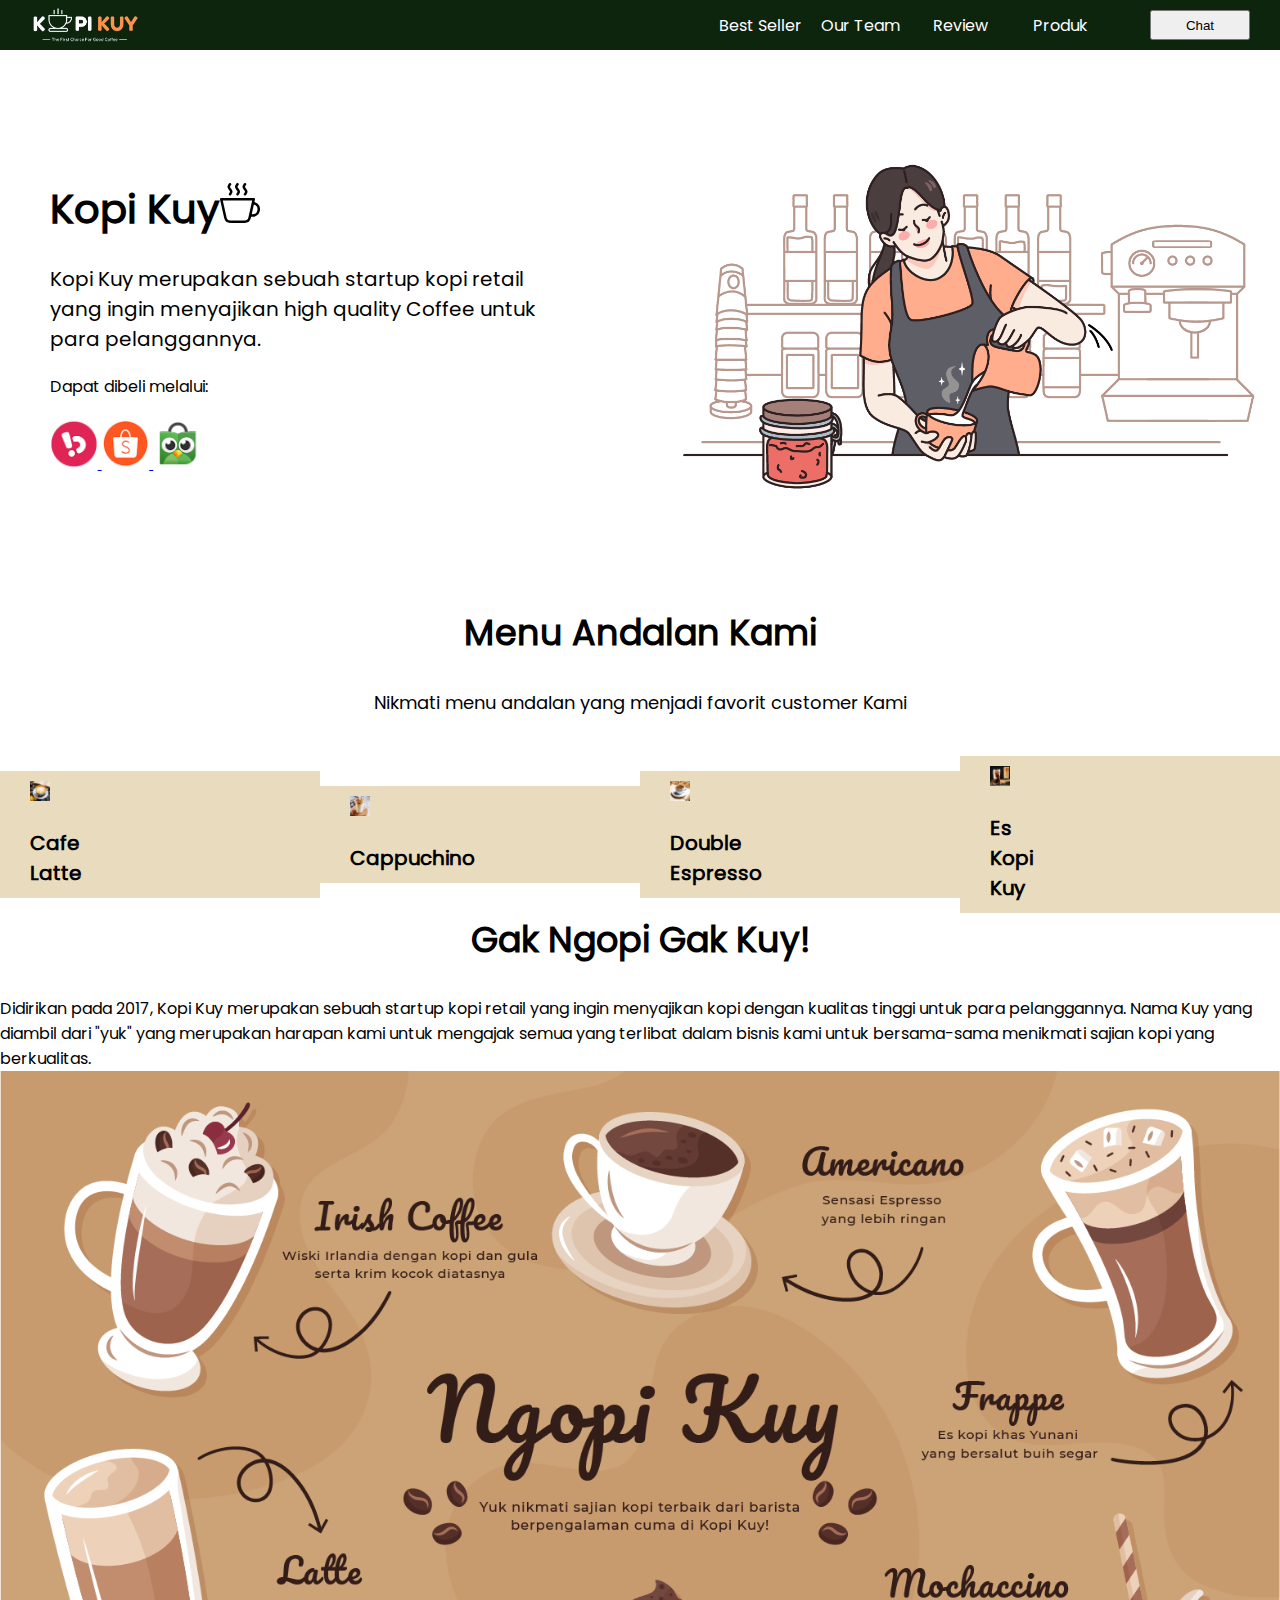
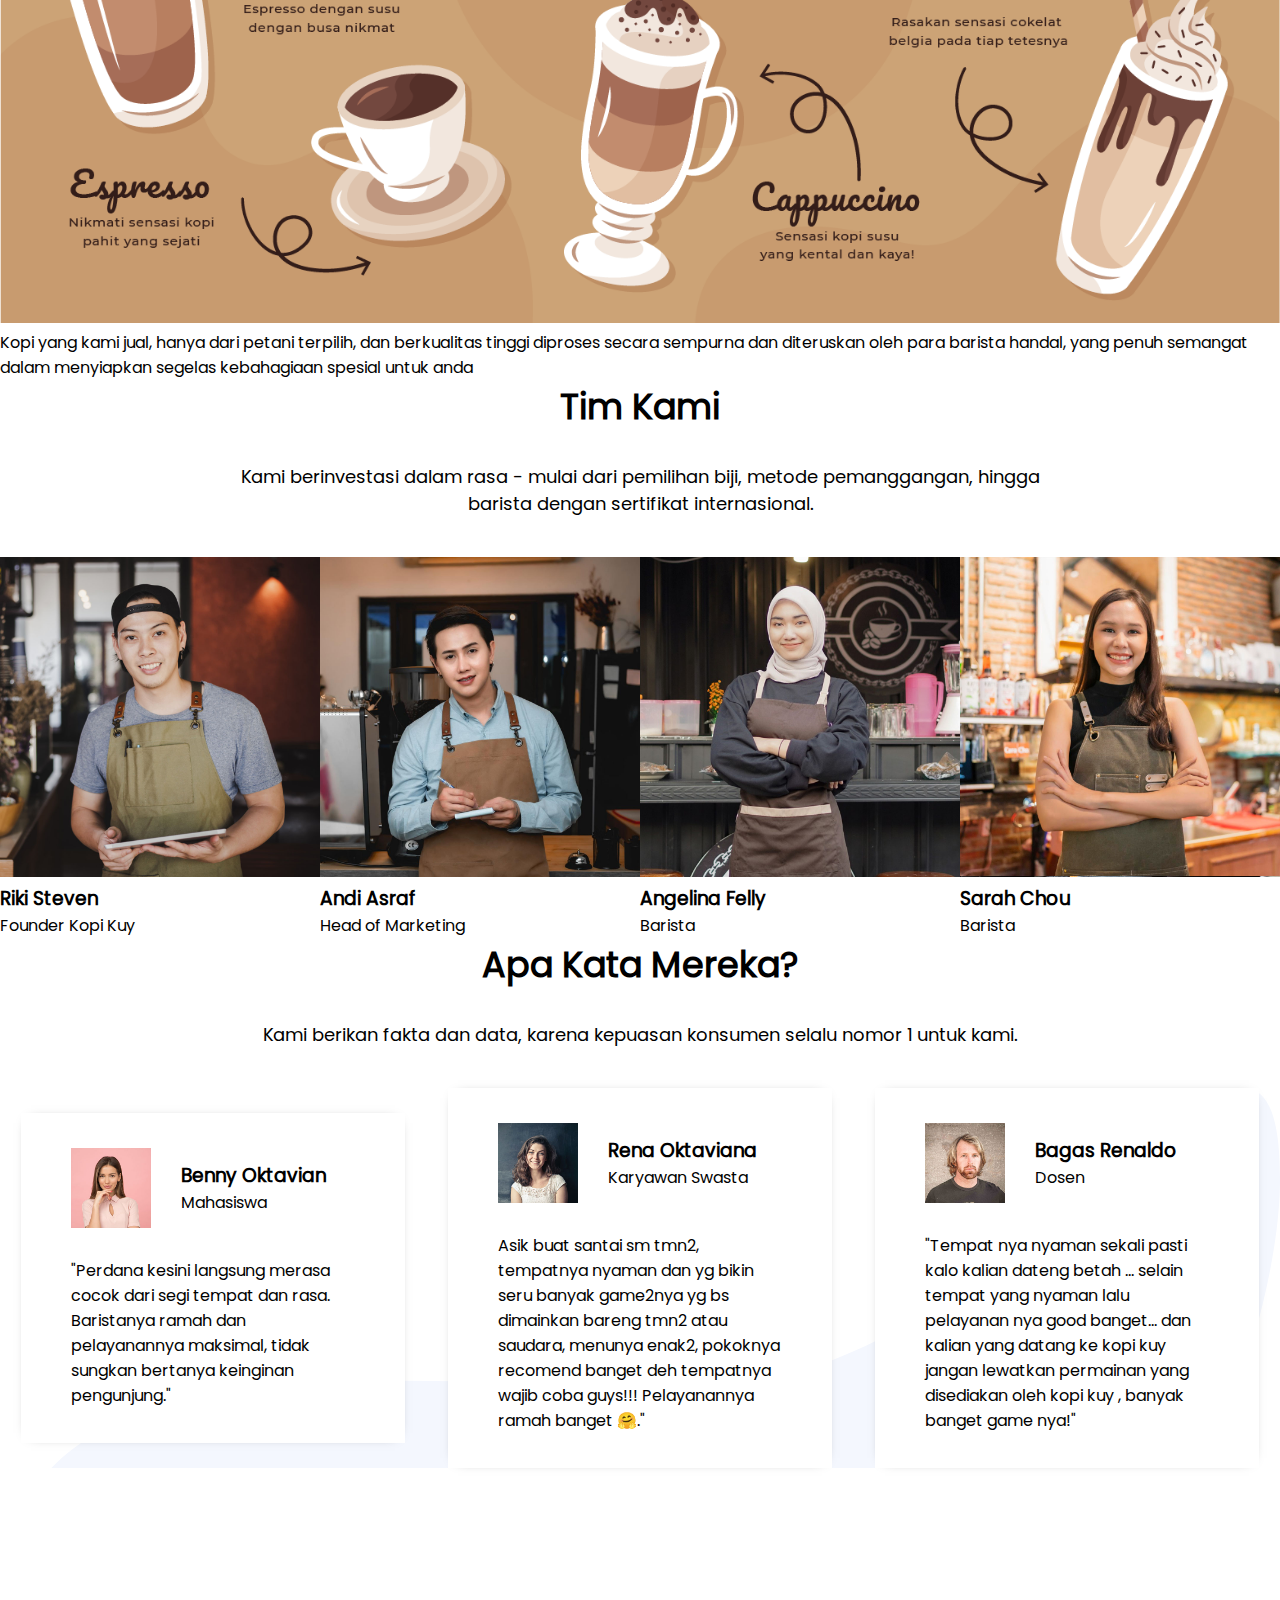
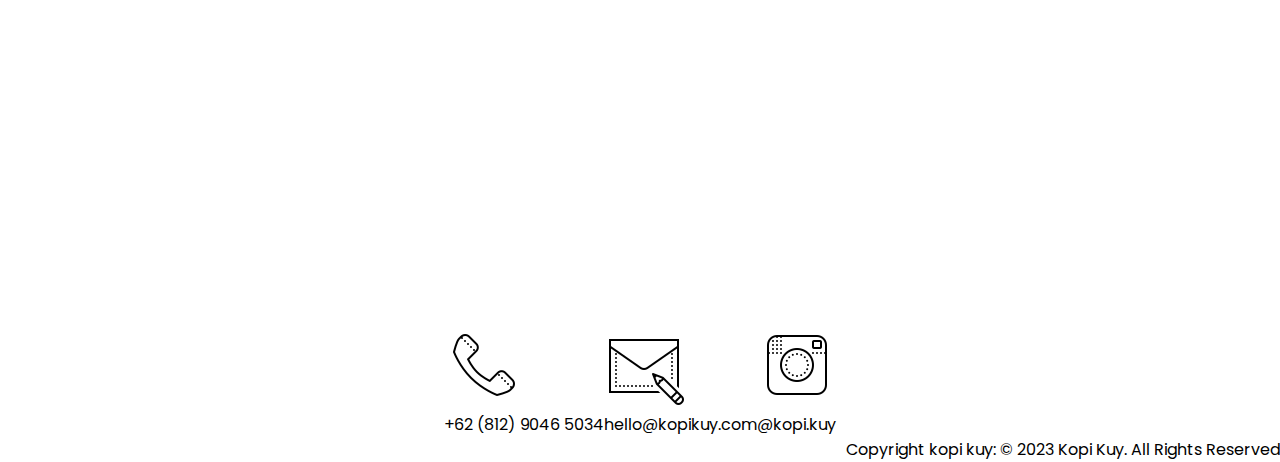
==== index.html @ 3627414f "initial" ====
<!DOCTYPE html>
<html lang="en">

<head>
    <meta charset="UTF-8">
    <meta http-equiv="X-UA-Compatible" content="IE=edge">
    <meta name="viewport" content="width=device-width, initial-scale=1.0">
    <link rel="stylesheet" href="css/style2.css">
    <title>Document</title>
</head>

<body>
    <!-- slide1 -->
    <nav class="bg-ijo">
        <div class="baris">
            <img src="images/logo/logo_kuy.png" alt="" class="logo">
            <ul class="navigasi">
                <li><a href="#">Best Seller</a></li>
                <li><a href="#">Our Team</a></li>
                <li><a href="#">Review</a></li>
                <li><a href="produk.html">Produk</a></li>
            </ul>
            <button>Chat</button>
        </div>
    </nav>
    <header>
        <div class="baris">
            <div class="kiri">
                <h1>Kopi Kuy<img src="images/icon/icon_kopi.svg" alt=""></h1>
                <p class="tagline">Kopi Kuy merupakan sebuah startup kopi retail yang ingin menyajikan high quality
                    Coffee untuk para pelanggannya.</p>
                <div class="cta">
                    <p>Dapat dibeli melalui:</p>
                    <a href="https://www.bukalapak.com/u/jakartakopi">
                        <img src="images/logo/logo_bukalapak.png" alt="">
                    </a>
                    <a href="https://shopee.co.id/batavia.coffee">
                        <img src="images/logo/logo_shopee.png" alt="">
                    </a>
                    <a href="https://www.tokopedia.com/bataviaonekopi">
                        <img src="images/logo/logo_tokopedia.png" alt="">
                    </a>
                </div>
            </div>
            <img src="images/header/banner1.png" alt="" class="kanan">
        </div>
    </header>
    <!-- slide2 -->
    <h2>Menu Andalan Kami</h2>
    <p class="sub">Nikmati menu andalan yang menjadi favorit customer Kami</p>
    <div class="baris">
        <div class="best-seller">
            <div class="produk">
                <img src="images/produk/product_latte.jpg" alt="">
                <p>Cafe Latte</p>
            </div>
        </div>
        <div class="best-seller">
            <div class="produk">
                <img src="images/produk/product_capuchino.jpg" alt="">
                <p>Cappuchino</p>
            </div>
        </div>
        <div class="best-seller">
            <div class="produk">
                <img src="images/produk/product_espresso.jpg" alt="">
                <p>Double Espresso</p>
            </div>
        </div>
        <div class="best-seller">
            <div class="produk">
                <img src="images/produk/product_kopi_susu.jpg" alt="">
                <p>Es Kopi Kuy</p>
            </div>
        </div>

    </div>
    <!-- slide3 -->
    <h2>Gak Ngopi Gak Kuy!</h2>
    <div class="sub">Didirikan pada 2017, Kopi Kuy merupakan sebuah startup kopi retail yang ingin menyajikan kopi
        dengan kualitas tinggi
        untuk para pelanggannya. Nama Kuy yang diambil dari "yuk" yang merupakan harapan kami untuk mengajak semua yang
        terlibat
        dalam bisnis kami untuk bersama-sama menikmati sajian kopi yang berkualitas.</div>
    <img src="images/aset_kopi_jumbo.png" alt="">
    <p class="penjelasan">Kopi yang kami jual, hanya dari petani terpilih, dan berkualitas tinggi diproses secara
        sempurna dan diteruskan oleh
        para barista handal, yang penuh semangat dalam menyiapkan segelas kebahagiaan spesial untuk anda</p>
    <!-- slide4 -->
    <h2>Tim Kami</h2>
    <p class="sub">Kami berinvestasi dalam rasa - mulai dari pemilihan biji, metode pemanggangan, hingga barista dengan
        sertifikat
        internasional.</p>
    <div class="baris">
        <div class="tim">
            <img src="images/team/team4.jpg" alt="">
            <h3>Riki Steven</h3>
            <p>Founder Kopi Kuy</p>
        </div>
        <div class="tim">
            <img src="images/team/team7.jpg" alt="">
            <h3>Andi Asraf</h3>
            <p>Head of Marketing</p>
        </div>
        <div class="tim">
            <img src="images/team/team5.jpg" alt="">
            <h3>Angelina Felly</h3>
            <p>Barista</p>
        </div>
        <div class="tim">
            <img src="images/team/team2.jpg" alt="">
            <h3>Sarah Chou</h3>
            <p>Barista</p>
        </div>
    </div>
    <!-- slide5  -->
    <h2>Apa Kata Mereka?</h2>
    <p class="sub">Kami berikan fakta dan data, karena kepuasan konsumen selalu nomor 1 untuk kami.</p>
    <div class="review">
        <div class="baris">
            <div class="testimoni">
                <div class="profile">
                    <img src="images/customer/customer4.jpg" alt="">
                    <div class="titel">
                        <h3>Benny Oktavian</h3>
                        <p>Mahasiswa</p>
                    </div>
                </div>
                <p>"Perdana kesini langsung merasa cocok dari segi tempat dan rasa. Baristanya ramah dan pelayanannya
                    maksimal, tidak
                    sungkan bertanya keinginan pengunjung."</p>
            </div>
            <div class="testimoni">
                <div class="profile">
                    <img src="images/customer/customer3.jpg" alt="">
                    <div class="titel">
                        <h3>Rena Oktaviana</h3>
                        <p>Karyawan Swasta</p>
                    </div>
                </div>

                <p>Asik buat santai sm tmn2, tempatnya nyaman dan yg bikin seru banyak game2nya yg bs dimainkan bareng
                    tmn2
                    atau saudara,
                    menunya enak2, pokoknya recomend banget deh tempatnya wajib coba guys!!! Pelayanannya ramah banget
                    🤗."
                </p>
            </div>
            <div class="testimoni">
                <div class="profile">
                    <img src="images/customer/customer2.jpg" alt="">
                    <div class="titel">
                        <h3>Bagas Renaldo</h3>
                        <p>Dosen</p>
                    </div>
                </div>

                <p>"Tempat nya nyaman sekali pasti kalo kalian dateng betah ... selain tempat yang nyaman lalu pelayanan
                    nya
                    good banget...
                    dan kalian yang datang ke kopi kuy jangan lewatkan permainan yang disediakan oleh kopi kuy , banyak
                    banget game nya!"</p>
            </div>
        </div>
    </div>
    <!-- slide6 -->
    <iframe
        src="https://www.google.com/maps/embed?pb=!1m14!1m8!1m3!1d7932.741866032694!2d106.668581!3d-6.214715!3m2!1i1024!2i768!4f13.1!3m3!1m2!1s0x2e69f9912c7f297b%3A0xe5a3a671dae861ab!2sKopi%20kuy!5e0!3m2!1sid!2sid!4v1678849329123!5m2!1sid!2sid"
        width="600" height="450" style="border:0;" allowfullscreen="" loading="lazy"
        referrerpolicy="no-referrer-when-downgrade"></iframe>
    <div class="baris">
        <div class="kolom">
            <img src="images/icon/icon_phone.png" alt="">
            <p>+62 (812) 9046 5034</p>
        </div>
        <div class="kolom">
            <img src="images/icon/icon_mail.png" alt="">
            <p>hello@kopikuy.com</p>
        </div>
        <div class="kolom">
            <img src="images/icon/icon_instagram.png" alt="">
            <p>@kopi.kuy</p>
        </div>
    </div>
    <div class="baris">
        <ul class="navigasi">
            <li><a href="">Best Seller</a></li>
            <li><a href="">Our Team</a></li>
            <li><a href="">Review</a></li>
            <li><a href="">Contact Us</a></li>
        </ul>
        <p>Copyright kopi kuy: © 2023 Kopi Kuy. All Rights Reserved</p>
    </div>
</body>

</html>
---- css/style2.css ----
/* Pengaturan Global */

@font-face {
    font-family: 'Poppins';
    src: url(../fonts/poppins.woff2);
}

* {
    box-sizing: border-box;
    margin: 0;
    padding: 0;
}

html {
    scroll-behavior: smooth;
}

body {
    font-family: 'Poppins';
}

.bg-kopi {
    background-color: rgb(13, 36, 13);
}

section {
    padding-top: 80px;
    padding-bottom: 80px;
    margin-top: 40px;
    margin-bottom: 40px;
}

.baris {
    display: flex;
    align-items: center;
    justify-content: center;

}

h1 {
    font-size: 40px;
}

h2 {
    font-size: 35px;
    text-align: center;
    margin-bottom: 30px;
}

p.sub {
    font-size: 18px;
    width: 800px;
    max-width: 100%;
    text-align: center;
    margin: auto;
    margin-bottom: 40px;
}

img,
video {
    max-width: 100%;
}

/* Navigasi */

nav {
    background-color: rgb(13, 36, 13);
    padding-left: 30px;
    padding-right: 30px;
}

nav .baris {
    align-items: center;
    height: 50px;
}

.logo {
    height: 40px;
}

nav button {
    width: 100px;
    height: 30px;
}

.navigasi {
    display: flex;
    list-style: none;
    margin-right: 40px;
    align-items: center;
    margin-left: auto;
    text-align: center;
}

.navigasi li {
    width: 100px;
}

.navigasi li a {
    color: #fff;
    text-decoration: none;
}

/* Header */

header {
    padding-left: 50px;
    padding-top: 80px;
    padding-bottom: 80px;
}

header .baris {
    display: flex;
    align-items: center;
    flex-wrap: wrap;
}

header .kiri {
    width: 50%;
    padding-right: 100px;
}

header .kanan {
    width: 50%;
}

header .kiri h1 {
    margin-bottom: 25px;
}

header .kiri p.tagline {
    margin-bottom: 20px;
    font-size: 20px;
}

header .kiri .cta p {
    font-size: 16px;
    margin-bottom: 20px;
}

header .kiri .cta img {
    height: 50px;
}

/* Best Seller */

.best-seller {
    background-color: rgb(232, 219, 190);
}

.best-seller .produk {
    width: 25%;
    padding: 10px 30px;
    text-align: center;
}

.best-seller .produk p {
    font-weight: bold;
    margin-top: 20px;
    font-size: 20px;
}

/* About Us */

section.about-us {

    margin-left: auto;
    margin-right: auto;
    text-align: center;
}

.about-us .tentang {
    width: 1024px;
    max-width: 90%;
    margin: 10px auto 40px auto;
    font-size: 18px;
}

.about-us img {
    width: 960px;
    max-width: 100%;
}

.about-us .penjelasan {
    max-width: 80%;
    margin: 30px auto 30px auto;
    font-size: 18px;
}

/* Our Team */

.our-team {
    background-color: rgb(232, 219, 190);
}

.our-team .baris .tim {
    padding: 20px 30px;
    text-align: center;
}

.our-team .baris .tim img {
    margin-bottom: 15px;
}

.our-team .baris h3 {
    margin-bottom: 15px;
}

/* Review */

.review {
    background-image: url(../images/shapes/9.svg);
    background-size: cover;
}

.review .baris {
    width: 1366px;
    max-width: 100%;
    margin-left: auto;
    margin-right: auto;
    justify-content: space-around;
    flex-wrap: wrap;
}

.review .baris .testimoni {
    width: 30%;
    padding: 35px 50px;
    box-shadow: 0px 0px 12px -10px #000;
    background-color: #fff;
}

.review .profile {
    display: flex;
    margin-bottom: 30px;
    align-items: center;
}

.review .profile img {
    height: 80px;
    margin-right: 30px;
}

/* Contact Us */

section.contact-us {
    margin-bottom: 100px;
}

.contact-us .baris .kolom {
    margin-top: 40px;
    width: 25%;
    text-align: center;
}

.contact-us .kolom a {
    text-decoration: none;
}

/* Footer */

footer {
    background-color: rgb(13, 36, 13);
    padding-left: 30px;
    padding-right: 30px;
}

footer .baris {
    align-items: center;
    justify-content: space-between;
    max-width: 1366px;
    align-self: center;
    height: 60px;
}

footer .navigasi {
    width: 60%;
}

footer p {
    color: #fff;
}

/* Produk */

.shop .card p.card-text {
    font-size: 15px;
    color: #3b3b3b;
}

.shop .card h5 {
    font-size: 18px;
    font-weight: bold;
    color: #3b3b3b;
}



/* Coba Praktek Dari Sini  */
@media (max-width : 736px) {

    .video,
    .navigasi {
        display: none;
    }

    nav .baris {
        justify-content: space-between;
    }

    header {
        padding-left: 20px;
        padding-right: 20px;
        margin-bottom: 40px;
    }

    header .kanan,
    header .kiri {
        padding-right: 0;
        width: 100%;
        text-align: center;
        margin-bottom: 40px;
    }

    .best-seller .produk {
        width: 50%;
    }

    .review .baris .testimoni {
        width: 100%;
        margin-bottom: 40px;
    }

    .review {
        padding-left: 30px;
        padding-right: 30px;
    }
}
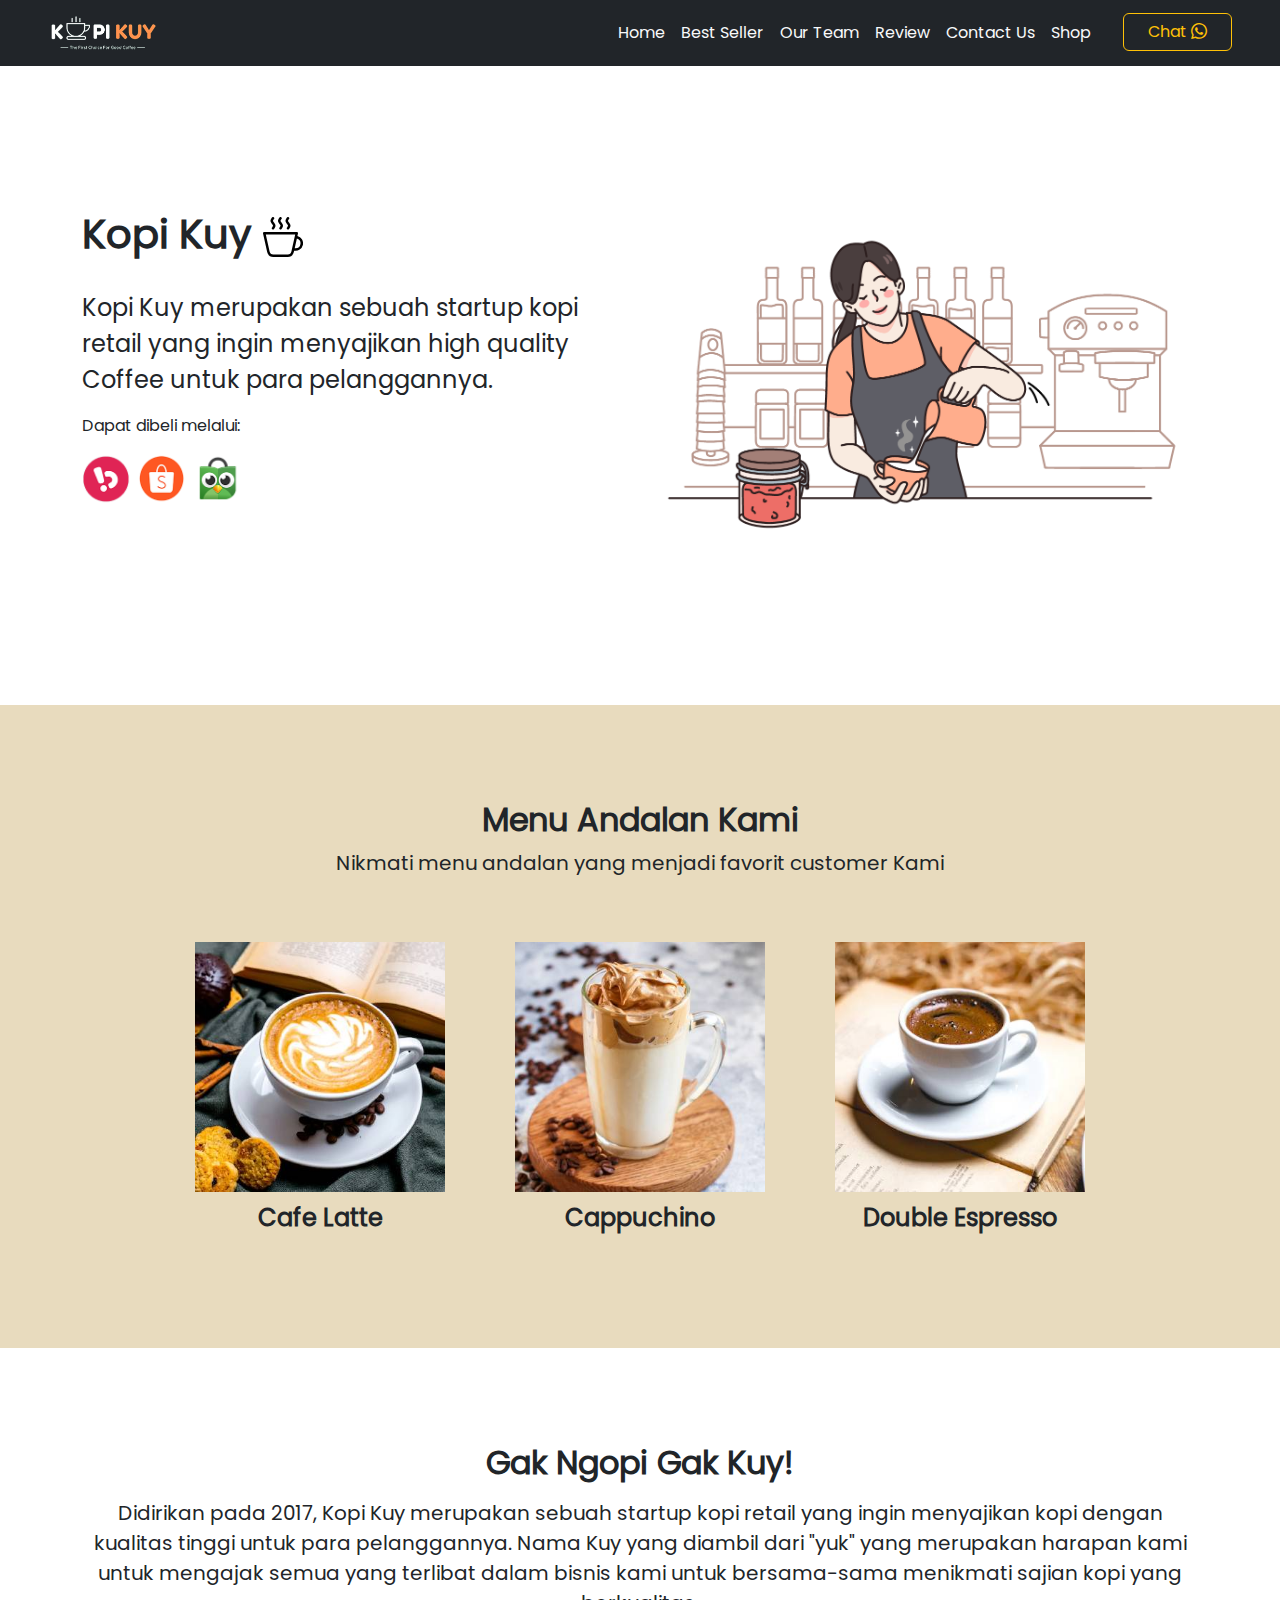
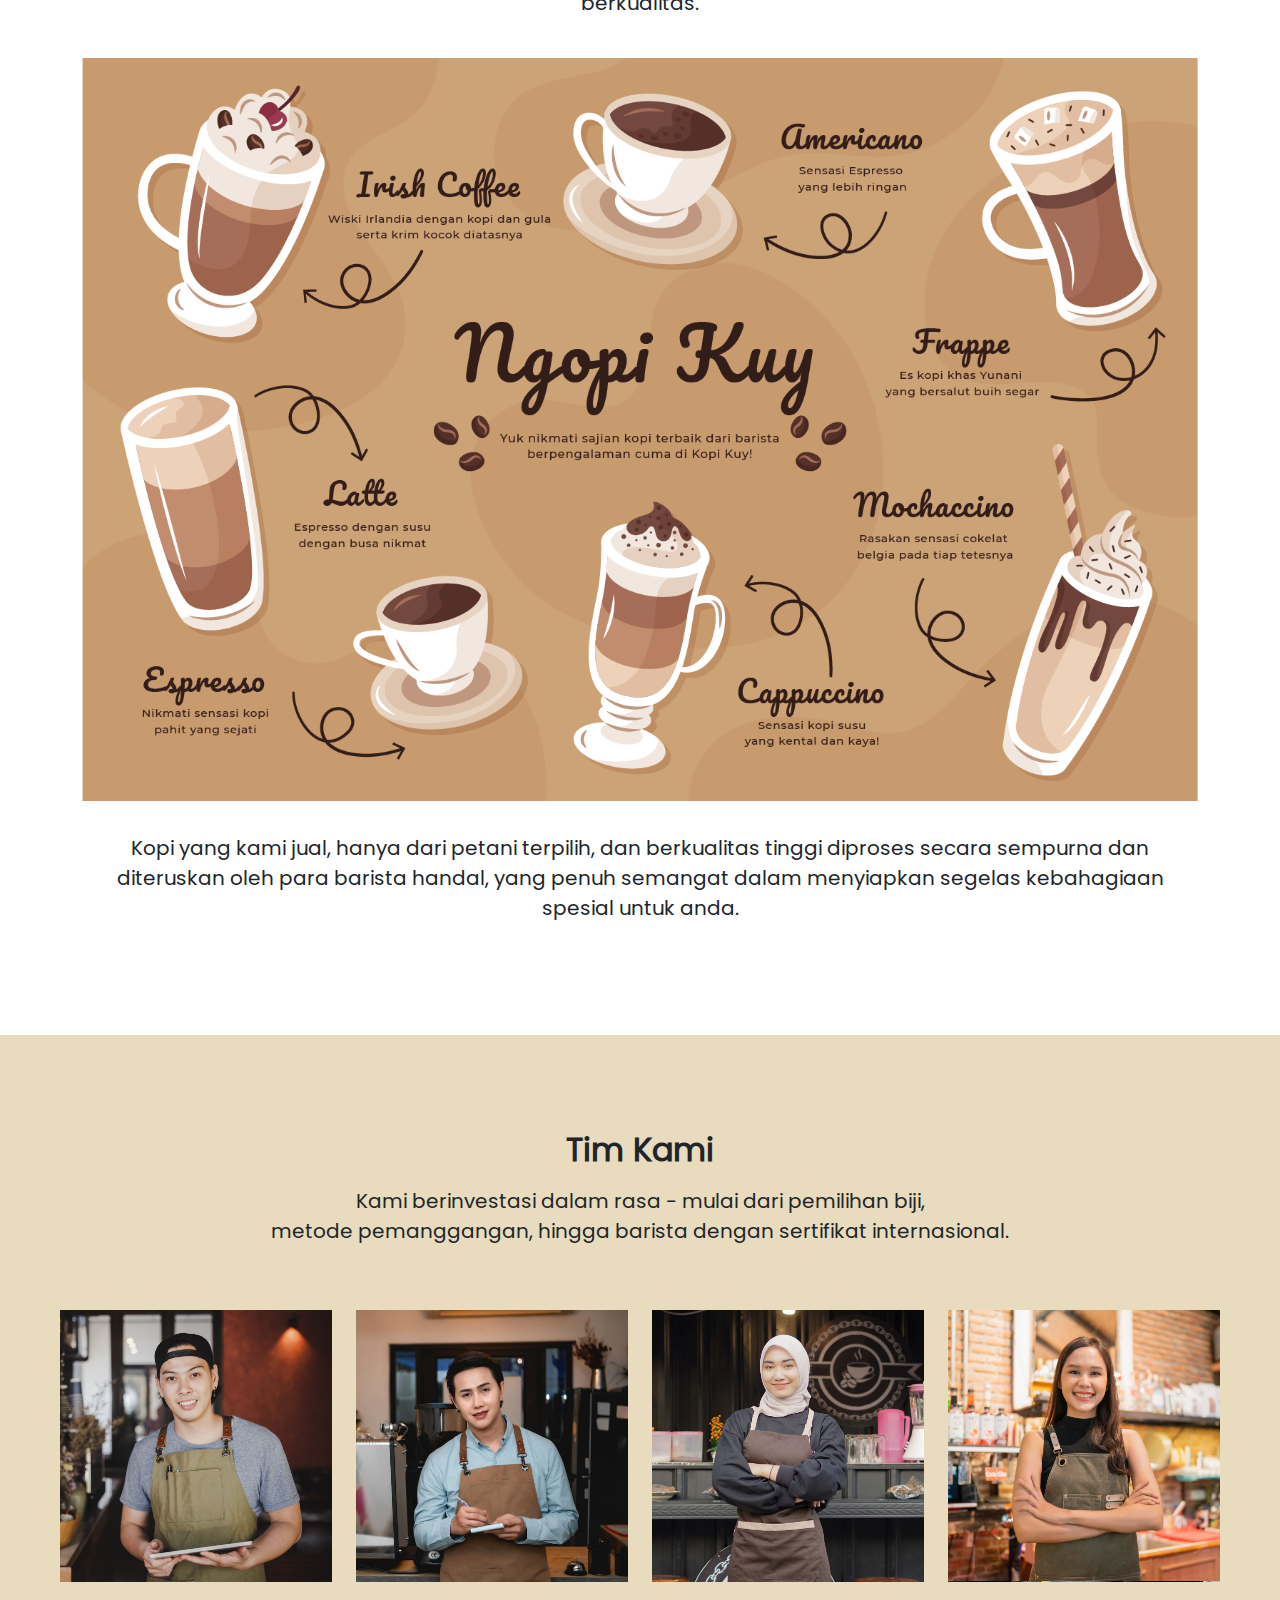
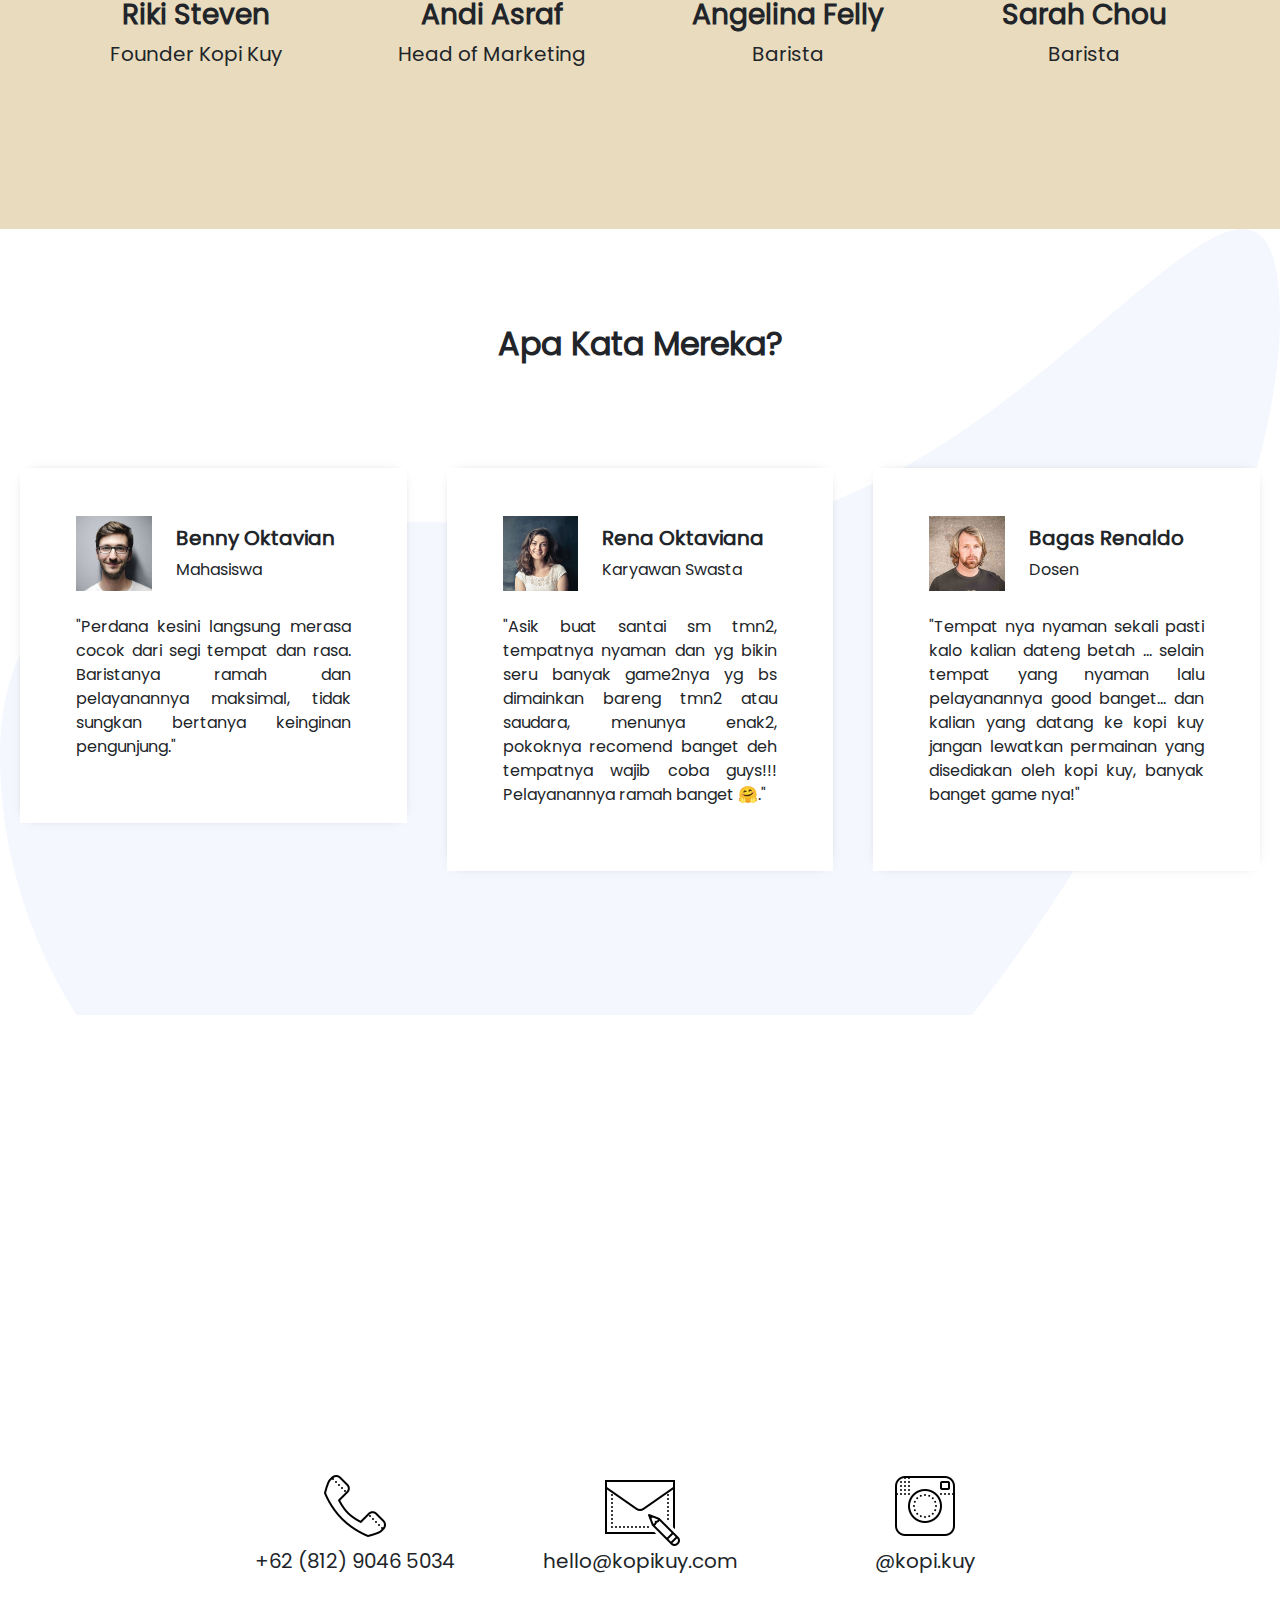
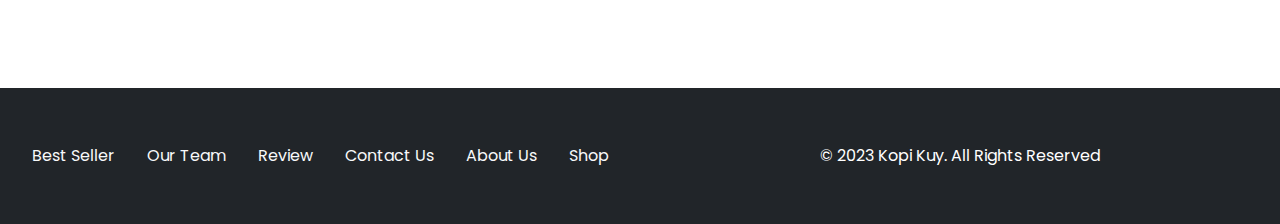
==== commit 62be80d0: "mega refactory" ====
--- a/index.html
+++ b/index.html
@@ -5,191 +5,258 @@
     <meta charset="UTF-8">
     <meta http-equiv="X-UA-Compatible" content="IE=edge">
     <meta name="viewport" content="width=device-width, initial-scale=1.0">
-    <link rel="stylesheet" href="css/style2.css">
-    <title>Document</title>
+    <link rel="shortcut icon" href="images/favicon/favicon.ico" type="image/x-icon">
+    <title>KopiKuy</title>
+    <link rel="stylesheet" href="vendor/bootstrap/css/bootstrap.min.css">
+    <link rel="stylesheet" href="vendor/bootsrap-icon/bootstrap-icons.css">
+    <link rel="stylesheet" href="css/style3.css">
+    <script src="vendor/bootstrap/js/bootstrap.bundle.min.js"></script>
+
 </head>
 
 <body>
-    <!-- slide1 -->
-    <nav class="bg-ijo">
-        <div class="baris">
-            <img src="images/logo/logo_kuy.png" alt="" class="logo">
-            <ul class="navigasi">
-                <li><a href="#">Best Seller</a></li>
-                <li><a href="#">Our Team</a></li>
-                <li><a href="#">Review</a></li>
-                <li><a href="produk.html">Produk</a></li>
-            </ul>
-            <button>Chat</button>
+    <nav class="navbar navbar-expand-lg navbar-dark bg-dark">
+        <div class="container-fluid px-5">
+            <a class="navbar-brand " href="#"><img height="40px" width="auto" src="images/logo/logo_kuy.png" alt=""
+                    srcset=""></a>
+            <button class="navbar-toggler" type="button" data-bs-toggle="collapse" data-bs-target="#navbarNav"
+                aria-controls="navbarNav" aria-expanded="false" aria-label="Toggle navigation">
+                <span class="navbar-toggler-icon"></span>
+            </button>
+            <div class="collapse navbar-collapse" id="navbarNav">
+                <ul class="navbar-nav ms-auto">
+                    <li class="nav-item">
+                        <a class="nav-link link-light active" aria-current="page" href="index.html">Home</a>
+                    </li>
+                    <li class="nav-item">
+                        <a class="nav-link link-light" href="index.html#best-seller">Best Seller</a>
+                    </li>
+                    <li class="nav-item">
+                        <a class="nav-link link-light" href="index.html#our-team">Our Team</a>
+                    </li>
+                    <li class="nav-item">
+                        <a class="nav-link link-light" href="index.html#review">Review</a>
+                    </li>
+                    <li class="nav-item">
+                        <a class="nav-link link-light" href="index.html#contact-us">Contact Us</a>
+                    </li>
+                    <li class="nav-item">
+                        <a class="nav-link link-light" href="produk.html">Shop</a>
+                    </li>
+                    <li>
+                        <a class="btn btn-outline-warning px-4 ms-4" target="_blank"
+                            href="https://wa.me/62895702301300?text=Hallo%20Kak" role="button">Chat <i
+                                class="bi bi-whatsapp"></i></a>
+                    </li>
+                </ul>
+            </div>
         </div>
     </nav>
-    <header>
-        <div class="baris">
-            <div class="kiri">
-                <h1>Kopi Kuy<img src="images/icon/icon_kopi.svg" alt=""></h1>
-                <p class="tagline">Kopi Kuy merupakan sebuah startup kopi retail yang ingin menyajikan high quality
+    <div class="container my-5 py-5">
+        <div class="row py-5 ">
+            <div class="col-md-6">
+                <h1 class="fw-bold">Kopi Kuy <img src="images/icon/icon_kopi.svg" alt=""></h1>
+                <p class="fs-4 pt-4">Kopi Kuy merupakan sebuah startup kopi retail yang ingin menyajikan high quality
                     Coffee untuk para pelanggannya.</p>
-                <div class="cta">
-                    <p>Dapat dibeli melalui:</p>
-                    <a href="https://www.bukalapak.com/u/jakartakopi">
-                        <img src="images/logo/logo_bukalapak.png" alt="">
-                    </a>
-                    <a href="https://shopee.co.id/batavia.coffee">
-                        <img src="images/logo/logo_shopee.png" alt="">
-                    </a>
-                    <a href="https://www.tokopedia.com/bataviaonekopi">
-                        <img src="images/logo/logo_tokopedia.png" alt="">
-                    </a>
+                <p class="fs-6">Dapat dibeli melalui:</p>
+                <ul class="nav">
+                    <li class="nav-item ">
+                        <a target="_blank" href="https://www.bukalapak.com/u/jakartakopi">
+                            <img height="50px" src="images/logo/logo_bukalapak.png" alt="">
+                        </a>
+                    </li>
+                    <li class="nav-item px-2">
+                        <a target="_blank" href="https://shopee.co.id/batavia.coffee">
+                            <img height="50px" src="images/logo/logo_shopee.png" alt="">
+                        </a>
+                    </li>
+                    <li class="nav-item">
+                        <a target="_blank" href="https://www.tokopedia.com/bataviaonekopi">
+                            <img height="50px" src="images/logo/logo_tokopedia.png" alt="">
+                        </a>
+                    </li>
+                </ul>
+            </div>
+            <div class="col-md-6">
+                <img src="images/header/banner1.png" alt="" class="img-fluid">
+            </div>
+        </div>
+    </div>
+    <div class="container-fluid py-5" id="best-seller" style="background-color: #E8DBBE;">
+        <h2 class="fw-bold text-center pt-5">Menu Andalan Kami</h2>
+        <p class="fs-5 text-center">Nikmati menu andalan yang menjadi favorit customer Kami</p>
+        <div class="row justify-content-center py-5">
+            <div class="col-md-3 text-center">
+                <img height="250px" src="images/produk/product_latte.jpg" alt="">
+                <p class="fs-4 fw-bold pt-2">Cafe Latte</p>
+            </div>
+            <div class="col-md-3 text-center">
+                <img height="250px" src="images/produk/product_capuchino.jpg" alt="">
+                <p class="fs-4 fw-bold pt-2">Cappuchino</p>
+            </div>
+            <div class="col-md-3 text-center">
+                <img height="250px" src="images/produk/product_espresso.jpg" alt="">
+                <p class="fs-4 fw-bold pt-2">Double Espresso</p>
+            </div>
+        </div>
+    </div>
+    <div class="container py-5 text-center mb-5" id="about-me">
+        <h2 class="fw-bold text-center pt-5 ">Gak Ngopi Gak Kuy!</h2>
+        <p class="fs-5 pt-2">
+            Didirikan pada 2017, Kopi Kuy merupakan sebuah startup kopi retail yang ingin menyajikan kopi
+            dengan kualitas tinggi
+            untuk para pelanggannya. Nama Kuy yang diambil dari "yuk" yang merupakan harapan kami untuk mengajak semua
+            yang
+            terlibat
+            dalam bisnis kami untuk bersama-sama menikmati sajian kopi yang berkualitas.
+        </p>
+        <img class="img-fluid py-4" src="images/aset_kopi_jumbo.png" alt="">
+        <p class="fs-5 pt-2">
+            Kopi yang kami jual, hanya dari petani terpilih, dan berkualitas tinggi diproses secara
+            sempurna dan diteruskan oleh
+            para barista handal, yang penuh semangat dalam menyiapkan segelas kebahagiaan spesial untuk anda.
+        </p>
+    </div>
+    <div class="container-fluid text-center py-5" id="our-team" style="background-color: #E8DBBE;" id="our-team">
+        <h2 class="fw-bold pt-5 ">Tim Kami</h2>
+        <p class="fs-5 pt-2 px-5">
+            Kami berinvestasi dalam rasa - mulai dari pemilihan biji,<br> metode pemanggangan, hingga barista dengan
+            sertifikat internasional.
+        </p>
+        <div class="row text-center px-5 pb-5 mb-5">
+            <div class="col-md-3">
+                <img class="img-fluid pt-5 pb-3" src="images/team/team4.jpg" alt="">
+                <h3 class="fw-bold">Riki Steven</h3>
+                <p class="fs-5">Founder Kopi Kuy</p>
+            </div>
+            <div class="col-md-3">
+                <img class="img-fluid pt-5 pb-3" src="images/team/team7.jpg" alt="">
+                <h3 class="fw-bold">Andi Asraf</h3>
+                <p class="fs-5">Head of Marketing</p>
+            </div>
+            <div class="col-md-3">
+                <img class="img-fluid pt-5 pb-3" src="images/team/team5.jpg" alt="">
+                <h3 class="fw-bold">Angelina Felly</h3>
+                <p class="fs-5">Barista</p>
+            </div>
+            <div class="col-md-3">
+                <img class="img-fluid pt-5 pb-3" src="images/team/team2.jpg" alt="">
+                <h3 class="fw-bold">Sarah Chou</h3>
+                <p class="fs-5">Barista</p>
+            </div>
+        </div>
+    </div>
+    <div class="container-fluid py-5" id="review"
+        style="background-image: url(../images/shapes/9.svg);background-size: cover;">
+        <h2 class="fw-bold text-center pb-5 pt-5">Apa Kata Mereka?</h2>
+        <div class="row py-5">
+            <div class="col-md-4">
+                <div class="p-5 mx-2 mb-5 bg-body" style="box-shadow: 0px 0px 12px -10px #000;">
+                    <div class="row px-2 align-items-center">
+                        <div class="col-4">
+                            <img class="img-fluid" src="images/customer/customer1.jpg" alt="">
+                        </div>
+                        <div class="col-8">
+                            <h5 class="fw-bold">Benny Oktavian</h5>
+                            <p style="margin-bottom: 0;" class="fs-6">Mahasiswa</p>
+                        </div>
+                    </div>
+                    <p class="fs-6 px-2 pt-4" style="text-align: justify">"Perdana kesini langsung merasa cocok dari
+                        segi tempat dan rasa.
+                        Baristanya ramah dan pelayanannya maksimal, tidak sungkan bertanya keinginan pengunjung."</p>
                 </div>
             </div>
-            <img src="images/header/banner1.png" alt="" class="kanan">
-        </div>
-    </header>
-    <!-- slide2 -->
-    <h2>Menu Andalan Kami</h2>
-    <p class="sub">Nikmati menu andalan yang menjadi favorit customer Kami</p>
-    <div class="baris">
-        <div class="best-seller">
-            <div class="produk">
-                <img src="images/produk/product_latte.jpg" alt="">
-                <p>Cafe Latte</p>
-            </div>
-        </div>
-        <div class="best-seller">
-            <div class="produk">
-                <img src="images/produk/product_capuchino.jpg" alt="">
-                <p>Cappuchino</p>
-            </div>
-        </div>
-        <div class="best-seller">
-            <div class="produk">
-                <img src="images/produk/product_espresso.jpg" alt="">
-                <p>Double Espresso</p>
-            </div>
-        </div>
-        <div class="best-seller">
-            <div class="produk">
-                <img src="images/produk/product_kopi_susu.jpg" alt="">
-                <p>Es Kopi Kuy</p>
-            </div>
-        </div>
-
-    </div>
-    <!-- slide3 -->
-    <h2>Gak Ngopi Gak Kuy!</h2>
-    <div class="sub">Didirikan pada 2017, Kopi Kuy merupakan sebuah startup kopi retail yang ingin menyajikan kopi
-        dengan kualitas tinggi
-        untuk para pelanggannya. Nama Kuy yang diambil dari "yuk" yang merupakan harapan kami untuk mengajak semua yang
-        terlibat
-        dalam bisnis kami untuk bersama-sama menikmati sajian kopi yang berkualitas.</div>
-    <img src="images/aset_kopi_jumbo.png" alt="">
-    <p class="penjelasan">Kopi yang kami jual, hanya dari petani terpilih, dan berkualitas tinggi diproses secara
-        sempurna dan diteruskan oleh
-        para barista handal, yang penuh semangat dalam menyiapkan segelas kebahagiaan spesial untuk anda</p>
-    <!-- slide4 -->
-    <h2>Tim Kami</h2>
-    <p class="sub">Kami berinvestasi dalam rasa - mulai dari pemilihan biji, metode pemanggangan, hingga barista dengan
-        sertifikat
-        internasional.</p>
-    <div class="baris">
-        <div class="tim">
-            <img src="images/team/team4.jpg" alt="">
-            <h3>Riki Steven</h3>
-            <p>Founder Kopi Kuy</p>
-        </div>
-        <div class="tim">
-            <img src="images/team/team7.jpg" alt="">
-            <h3>Andi Asraf</h3>
-            <p>Head of Marketing</p>
-        </div>
-        <div class="tim">
-            <img src="images/team/team5.jpg" alt="">
-            <h3>Angelina Felly</h3>
-            <p>Barista</p>
-        </div>
-        <div class="tim">
-            <img src="images/team/team2.jpg" alt="">
-            <h3>Sarah Chou</h3>
-            <p>Barista</p>
-        </div>
-    </div>
-    <!-- slide5  -->
-    <h2>Apa Kata Mereka?</h2>
-    <p class="sub">Kami berikan fakta dan data, karena kepuasan konsumen selalu nomor 1 untuk kami.</p>
-    <div class="review">
-        <div class="baris">
-            <div class="testimoni">
-                <div class="profile">
-                    <img src="images/customer/customer4.jpg" alt="">
-                    <div class="titel">
-                        <h3>Benny Oktavian</h3>
-                        <p>Mahasiswa</p>
+            <div class="col-md-4">
+                <div class="p-5 mx-2 mb-5 bg-body" style="box-shadow: 0px 0px 12px -10px #000;">
+                    <div class="row px-2 align-items-center">
+                        <div class="col-4">
+                            <img class="img-fluid" src="images/customer/customer3.jpg" alt="">
+                        </div>
+                        <div class="col-8">
+                            <h5 class="fw-bold">Rena Oktaviana</h5>
+                            <p style="margin-bottom: 0;" class="fs-6">Karyawan Swasta</p>
+                        </div>
                     </div>
+                    <p class="fs-6 px-2 pt-4" style="text-align: justify">"Asik buat santai sm tmn2, tempatnya nyaman
+                        dan yg bikin seru banyak game2nya yg bs dimainkan bareng
+                        tmn2
+                        atau saudara,
+                        menunya enak2, pokoknya recomend banget deh tempatnya wajib coba guys!!! Pelayanannya ramah
+                        banget
+                        🤗."</p>
                 </div>
-                <p>"Perdana kesini langsung merasa cocok dari segi tempat dan rasa. Baristanya ramah dan pelayanannya
-                    maksimal, tidak
-                    sungkan bertanya keinginan pengunjung."</p>
-            </div>
-            <div class="testimoni">
-                <div class="profile">
-                    <img src="images/customer/customer3.jpg" alt="">
-                    <div class="titel">
-                        <h3>Rena Oktaviana</h3>
-                        <p>Karyawan Swasta</p>
+            </div>
+            <div class="col-md-4">
+                <div class="p-5 mx-2 mb-5 bg-body" style="box-shadow: 0px 0px 12px -10px #000;">
+                    <div class="row px-2 align-items-center">
+                        <div class="col-4">
+                            <img class="img-fluid" src="images/customer/customer2.jpg" alt="">
+                        </div>
+                        <div class="col-8">
+                            <h5 class="fw-bold">Bagas Renaldo</h5>
+                            <p style="margin-bottom: 0;" class="fs-6">Dosen</p>
+                        </div>
                     </div>
+                    <p class="fs-6 px-2 pt-4" style="text-align: justify">
+                        "Tempat nya nyaman sekali pasti kalo kalian dateng betah ... selain tempat yang nyaman lalu
+                        pelayanannya good banget...
+                        dan kalian yang datang ke kopi kuy jangan lewatkan permainan yang disediakan oleh kopi kuy,
+                        banyak
+                        banget game nya!"</p>
                 </div>
-
-                <p>Asik buat santai sm tmn2, tempatnya nyaman dan yg bikin seru banyak game2nya yg bs dimainkan bareng
-                    tmn2
-                    atau saudara,
-                    menunya enak2, pokoknya recomend banget deh tempatnya wajib coba guys!!! Pelayanannya ramah banget
-                    🤗."
-                </p>
-            </div>
-            <div class="testimoni">
-                <div class="profile">
-                    <img src="images/customer/customer2.jpg" alt="">
-                    <div class="titel">
-                        <h3>Bagas Renaldo</h3>
-                        <p>Dosen</p>
-                    </div>
-                </div>
-
-                <p>"Tempat nya nyaman sekali pasti kalo kalian dateng betah ... selain tempat yang nyaman lalu pelayanan
-                    nya
-                    good banget...
-                    dan kalian yang datang ke kopi kuy jangan lewatkan permainan yang disediakan oleh kopi kuy , banyak
-                    banget game nya!"</p>
-            </div>
-        </div>
-    </div>
-    <!-- slide6 -->
-    <iframe
-        src="https://www.google.com/maps/embed?pb=!1m14!1m8!1m3!1d7932.741866032694!2d106.668581!3d-6.214715!3m2!1i1024!2i768!4f13.1!3m3!1m2!1s0x2e69f9912c7f297b%3A0xe5a3a671dae861ab!2sKopi%20kuy!5e0!3m2!1sid!2sid!4v1678849329123!5m2!1sid!2sid"
-        width="600" height="450" style="border:0;" allowfullscreen="" loading="lazy"
-        referrerpolicy="no-referrer-when-downgrade"></iframe>
-    <div class="baris">
-        <div class="kolom">
-            <img src="images/icon/icon_phone.png" alt="">
-            <p>+62 (812) 9046 5034</p>
-        </div>
-        <div class="kolom">
-            <img src="images/icon/icon_mail.png" alt="">
-            <p>hello@kopikuy.com</p>
-        </div>
-        <div class="kolom">
-            <img src="images/icon/icon_instagram.png" alt="">
-            <p>@kopi.kuy</p>
-        </div>
-    </div>
-    <div class="baris">
-        <ul class="navigasi">
-            <li><a href="">Best Seller</a></li>
-            <li><a href="">Our Team</a></li>
-            <li><a href="">Review</a></li>
-            <li><a href="">Contact Us</a></li>
-        </ul>
-        <p>Copyright kopi kuy: © 2023 Kopi Kuy. All Rights Reserved</p>
+            </div>
+        </div>
+    </div>
+    <div id="contact-us" class="container-fluid bg-body py-5" style="padding-left: 0;padding-right: 0;">
+        <iframe
+            src="https://www.google.com/maps/embed?pb=!1m14!1m8!1m3!1d7932.741866032694!2d106.668581!3d-6.214715!3m2!1i1024!2i768!4f13.1!3m3!1m2!1s0x2e69f9912c7f297b%3A0xe5a3a671dae861ab!2sKopi%20kuy!5e0!3m2!1sid!2sid!4v1678849329123!5m2!1sid!2sid"
+            style="border:0; width: 100%; height: 300px;" allowfullscreen="" loading="lazy"
+            referrerpolicy="no-referrer-when-downgrade"></iframe>
+    </div>
+    <div class="container py-5">
+        <div class="row text-center justify-content-center">
+            <div class="col-md-3">
+                <img class="img-fluid" src="images/icon/icon_phone.png" alt="">
+                <p class="fs-5">+62 (812) 9046 5034</p>
+            </div>
+            <div class="col-md-3">
+                <img class="img-fluid" src="images/icon/icon_mail.png" alt="">
+                <p class="fs-5">hello@kopikuy.com</p>
+            </div>
+            <div class="col-md-3">
+                <img class="img-fluid" src="images/icon/icon_instagram.png" alt="">
+                <p class="fs-5">@kopi.kuy</p>
+            </div>
+        </div>
+    </div>
+    <div class="container-fluid py-5 mt-5 bg-dark  text-center">
+        <div class="row align-items-center">
+            <div class="col-md-6 ">
+                <nav class="nav justify-content-center">
+                    <li class="nav-item">
+                        <a class="nav-link link-light" href="index.html#best-seller">Best Seller</a>
+                    </li>
+                    <li class="nav-item">
+                        <a class="nav-link link-light" href="index.html#our-team">Our Team</a>
+                    </li>
+                    <li class="nav-item">
+                        <a class="nav-link link-light" href="index.html#review">Review</a>
+                    </li>
+                    <li class="nav-item">
+                        <a class="nav-link link-light" href="index.html#contact-us">Contact Us</a>
+                    </li>
+                    <li class="nav-item">
+                        <a class="nav-link link-light" href="index.html#about-me">About Us</a>
+                    </li>
+                    <li class="nav-item">
+                        <a class="nav-link link-light" href="produk.html">Shop</a>
+                    </li>
+                </nav>
+            </div>
+            <div class="col-md-6 text-white">
+                <p class="fs-6" style="margin-bottom: 0;">© 2023 Kopi Kuy. All Rights Reserved</p>
+            </div>
+        </div>
     </div>
 </body>
 
